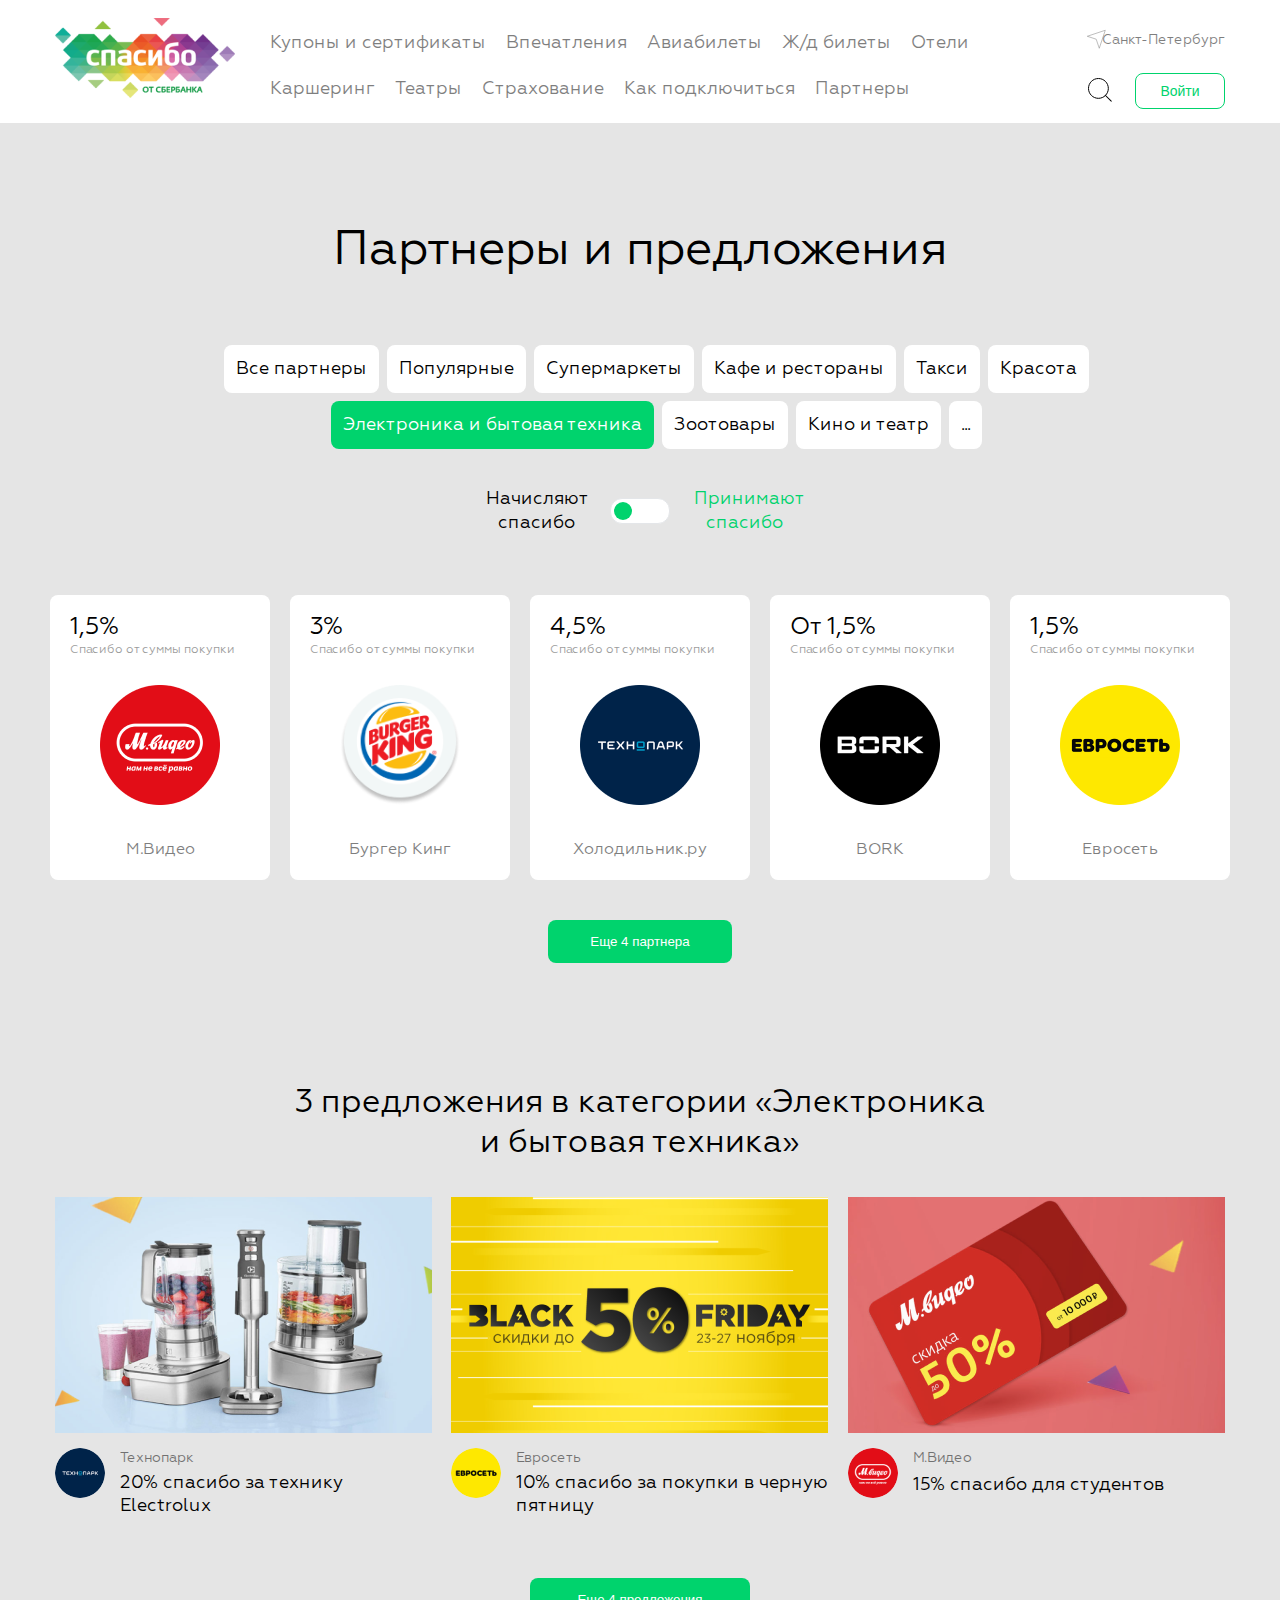
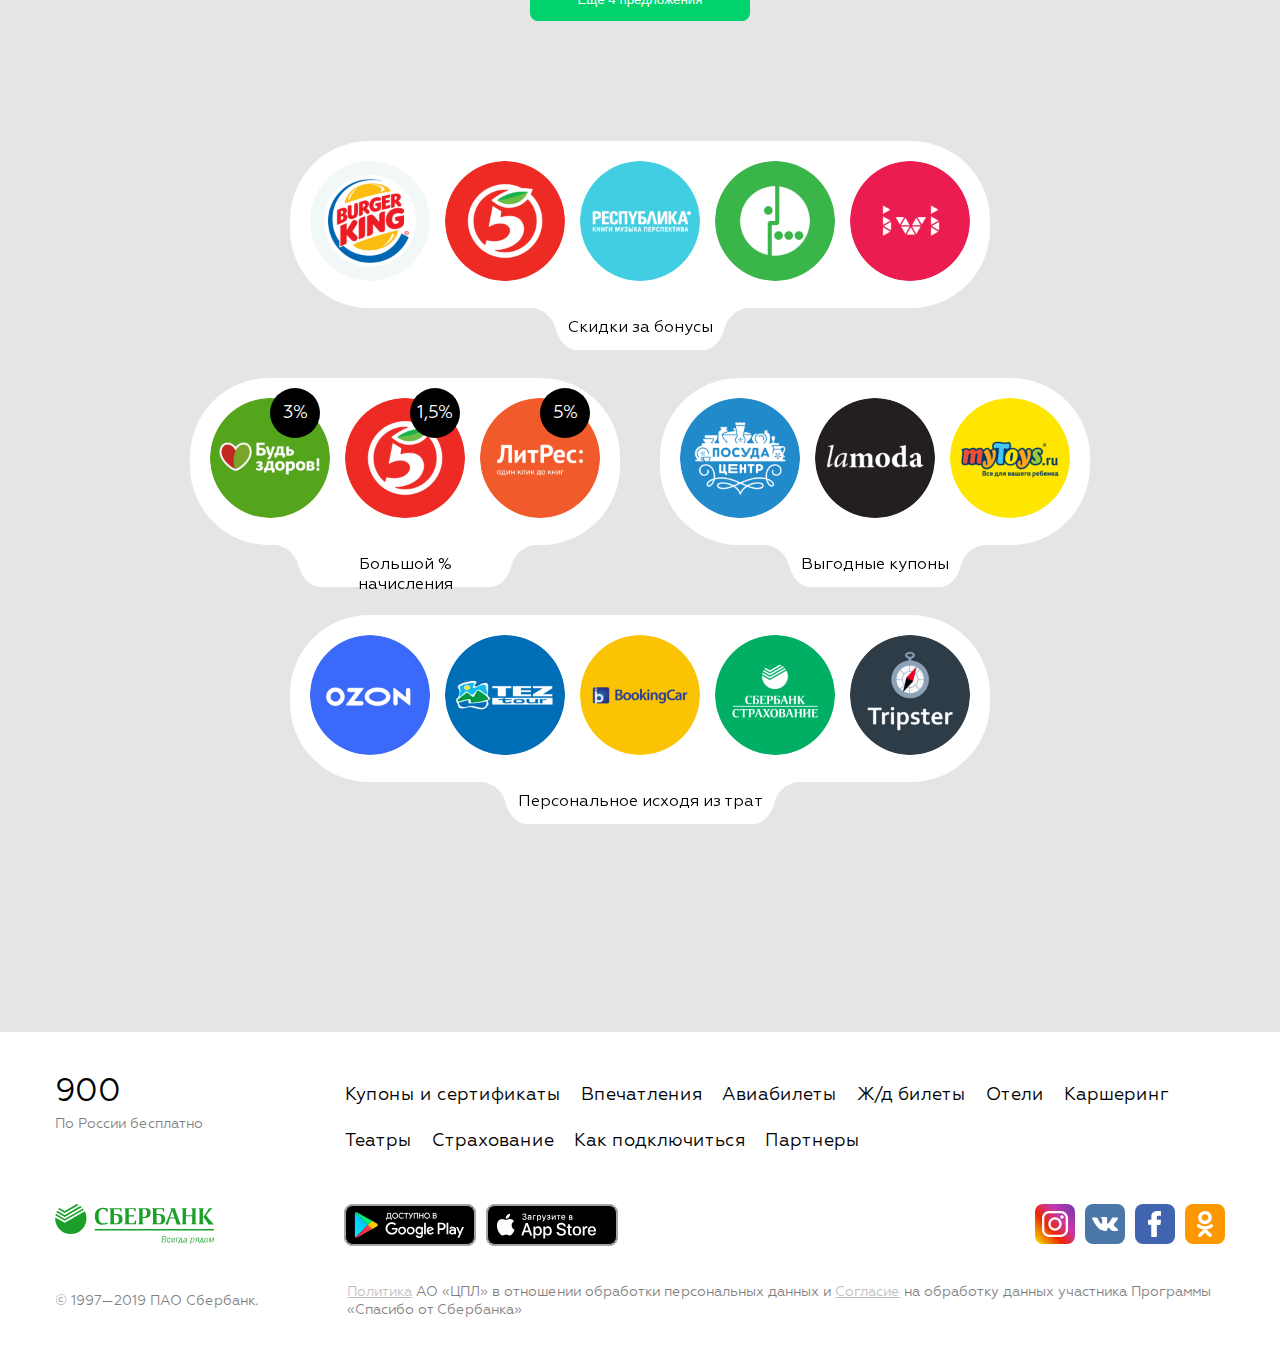
==== index.html @ ab197eb6 "desctop" ====
<!DOCTYPE html>
<html lang="en">
<head>
    <meta charset="UTF-8">
    <meta name="viewport" content="width=device-width, initial-scale=1.0">
    <link rel="stylesheet" href="style.css">
    <title>Garpix</title>
</head>
<body>
    <header class="header">
        <div class="header-container container">
            <div class="header-logo">
                <a class="header-link" href="#">
                    <img class="logo" src="./img/logo_x2 1.png" alt="Логотип компании">
                </a>
            </div>
            <nav class="header-menu">
                <ul class="menu__list">
                    <li class="menu__item">
                        <a class="menu__link" href="#">Купоны и сертификаты</a>
                    </li>
                    <li class="menu__item">
                        <a class="menu__link" href="#">Впечатления</a>
                    </li>
                    <li class="menu__item">
                        <a class="menu__link" href="#">Авиабилеты</a>
                    </li>
                    <li class="menu__item">
                        <a class="menu__link" href="#">Ж/д билеты</a>
                    </li>
                    <li class="menu__item">
                        <a class="menu__link" href="#">Отели</a>
                    </li>
                    <li class="menu__item">
                        <a class="menu__link" href="#">Каршеринг</a>
                    </li>
                    <li class="menu__item">
                        <a class="menu__link" href="#">Театры</a>
                    </li>
                    <li class="menu__item">
                        <a class="menu__link" href="#">Страхование</a>
                    </li>
                    <li class="menu__item">
                        <a class="menu__link" href="#">Как подключиться</a>
                    </li>
                    <li class="menu__item">
                        <a class="menu__link" href="#">Партнеры</a>
                    </li>
                </ul>
            </nav>
            <form class="header-form">
                <div class="form-location">
                    <span class="location__name">Санкт-Петербург</span>
                </div>
                <div class="form-search">
                    <img class="search__img" src="./img/Group 87.svg" alt="Поиск">
                    <input class="form-search__input" type="text" placeholder="Поиск">
                </div>
                <div class="form-button">
                    <button class="button">Войти</button>
                </div>
            </form>
        </div>
    </header>
    <section class="offers">
        <div class="offers-container container">
            <h1 class="offers__title">Партнеры и предложения</h1>
            <ul class="offers__list">
                <li class="offers__item">Все партнеры</li>
                <li class="offers__item">Популярные</li>
                <li class="offers__item">Супермаркеты</li>
                <li class="offers__item">Кафе и рестораны</li>
                <li class="offers__item">Такси</li>
                <li class="offers__item">Красота</li>
                <li class="offers__item offers__item--active">Электроника и бытовая техника</li>
                <li class="offers__item">Зоотовары</li>
                <li class="offers__item">Кино и театр</li>
                <li class="offers__item">...</li>
            </ul>
            <div class="offers-option">
                <input id="checkbox" type="checkbox">
                <label class="option__label" for="checkbox"></label>
                <span class="option__text option__text--black">Начисляют спасибо</span>
                <span class="option__text">Принимают спасибо</span>
            </div>
            <div class="offers-cart">
                <div class="cart__item">
                    <span class="cart__persent">1,5%</span>
                    <span class="cart__text">Спасибо от суммы покупки</span>
                    <img class="cart__img" src="./img/cart1.png" alt="Логотип партнера">
                    <span class="cart__name">М.Видео</span>
                </div>
                <div class="cart__item">
                    <span class="cart__persent">3%</span>
                    <span class="cart__text">Спасибо от суммы покупки</span>
                    <img class="cart__img" src="./img/cart2.png" alt="Логотип партнера">
                    <span class="cart__name">Бургер Кинг</span>
                </div>
                <div class="cart__item">
                    <span class="cart__persent">4,5%</span>
                    <span class="cart__text">Спасибо от суммы покупки</span>
                    <img class="cart__img" src="./img/cart3.png" alt="Логотип партнера">
                    <span class="cart__name">Холодильник.ру</span>
                </div>
                <div class="cart__item">
                    <span class="cart__persent">От 1,5%</span>
                    <span class="cart__text">Спасибо от суммы покупки</span>
                    <img class="cart__img" src="./img/cart4.png" alt="Логотип партнера">
                    <span class="cart__name">BORK</span>
                </div>
                <div class="cart__item">
                    <span class="cart__persent">1,5%</span>
                    <span class="cart__text">Спасибо от суммы покупки</span>
                    <img class="cart__img" src="./img/cart5.png" alt="Логотип партнера">
                    <span class="cart__name">Евросеть</span>
                </div>
            </div>
            <button class="offers__button btn">Еще 4 партнера</button>
            <div class="offers-more">
                <h2 class="more__title">3 предложения в категории «Электроника и бытовая техника»</h2>
                <div class="wrapper">
                    <div class="more__item">
                        <img class="item__img" src="./img/технопарк.png" alt="Предложение">
                        <div class="item-wrap">
                            <img class="item__company" src="./img/partner-small1.png" alt="Компания предложения">
                            <div class="item__desc">
                                <span class="desc__name">Технопарк</span>
                                <span class="desc__bonus">20% спасибо за технику Electrolux</span>
                            </div>
                        </div>
                    </div>
                    <div class="more__item">
                        <img class="item__img" src="./img/евросеть.png" alt="Предложение">
                        <div class="item-wrap">
                            <img class="item__company" src="./img/partner-small2.png" alt="Компания предложения">
                            <div class="item__desc">
                                <span class="desc__name">Евросеть</span>
                                <span class="desc__bonus">10% спасибо за покупки в черную пятницу</span>
                            </div>
                        </div>
                    </div>
                    <div class="more__item">
                        <img class="item__img" src="./img/мвидео.png" alt="Предложение">
                        <div class="item-wrap">
                            <img class="item__company" src="./img/partner-small3.png" alt="Компания предложения">
                            <div class="item__desc">
                                <span class="desc__name">М.Видео</span>
                                <span class="desc__bonus">15% спасибо для студентов</span>
                            </div>
                        </div>
                    </div>                    
                </div>
                <button class="more__button btn">Еще 4 предложения</button>
            </div>            
            <div class="category">
                <div class="category-group">
                    <img class="category-group__img" src="./img/discount1.png" alt="Логотип компании">
                    <img class="category-group__img" src="./img/discount2.png" alt="Логотип компании">
                    <img class="category-group__img" src="./img/discount3.png" alt="Логотип компании">
                    <img class="category-group__img" src="./img/discount4.png" alt="Логотип компании">
                    <img class="category-group__img" src="./img/discount5.png" alt="Логотип компании">
                    <span class="category-group__text">Скидки за бонусы</span>
                </div>
                <div class="block-wrap">
                    <div class="category-group margin">
                        <img class="category-group__img" src="./img/discount6.png" alt="Логотип компании">
                        <span class="category-group__persent first">3%</span>
                        <img class="category-group__img" src="./img/discount2.png" alt="Логотип компании">
                        <span class="category-group__persent second">1,5%</span>
                        <img class="category-group__img" src="./img/discount7.png" alt="Логотип компании">
                        <span class="category-group__persent third">5%</span>
                        <span class="category-group__text">Большой % начисления</span>
                    </div>                    
                    <div class="category-group">
                        <img class="category-group__img" src="./img/discount8.png" alt="Логотип компании">
                        <img class="category-group__img" src="./img/discount9.png" alt="Логотип компании">
                        <img class="category-group__img" src="./img/discount10.png" alt="Логотип компании">
                        <span class="category-group__text">Выгодные купоны</span>
                    </div>
                </div>
                <div class="category-group">
                    <img class="category-group__img" src="./img/discount11.png" alt="">
                    <img class="category-group__img" src="./img/discount12.png" alt="">
                    <img class="category-group__img" src="./img/discount13.png" alt="">
                    <img class="category-group__img" src="./img/discount14.png" alt="">
                    <img class="category-group__img" src="./img/discount15.png" alt="">
                    <span class="category-group__text">Персональное исходя из трат</span>
                </div>                
            </div>
        </div>
    </section>
    <footer class="footer">
        <div class="footer-container container">
            <div class="footer-nav">
                <div class="nav-elements">
                    <a class="elements__phone" href="tel:900">900</a>
                    <span class="elements__text">По России бесплатно</span>
                </div>
                <nav class="footer-menu">
                    <ul class="menu__list">
                        <li class="menu__item">
                            <a class="menu__link" href="#">Купоны и сертификаты</a>
                        </li>
                        <li class="menu__item">
                            <a class="menu__link" href="#">Впечатления</a>
                        </li>
                        <li class="menu__item">
                            <a class="menu__link" href="#">Авиабилеты</a>
                        </li>
                        <li class="menu__item">
                            <a class="menu__link" href="#">Ж/д билеты</a>
                        </li>
                        <li class="menu__item">
                            <a class="menu__link" href="#">Отели</a>
                        </li>
                        <li class="menu__item">
                            <a class="menu__link" href="#">Каршеринг</a>
                        </li>
                        <li class="menu__item">
                            <a class="menu__link" href="#">Театры</a>
                        </li>
                        <li class="menu__item">
                            <a class="menu__link" href="#">Страхование</a>
                        </li>
                        <li class="menu__item">
                            <a class="menu__link" href="#">Как подключиться</a>
                        </li>
                        <li class="menu__item">
                            <a class="menu__link" href="#">Партнеры</a>
                        </li>
                    </ul>
                </nav>
            </div>
            <div class="footer-link">
                <a class="link__site" href="https://www.sberbank.ru/">
                    <img src="./img/sberlogo.svg" alt="Сайт сбербанка">
                </a>
                <a class="link__mobail-android" href="#">
                    <img class="link__img-android" src="./img/google-play.svg" alt="Google play">
                </a>
                <a class="link__mobail-ios" href="#">
                    <img class="link__img-ios" src="./img/app-store.svg" alt="App store">
                </a>
                <div class="link-social">
                    <a class="social__ok" href="#">
                        <img class="social__ok-img" src="./img/ok.svg" alt="Одноклассники">
                    </a>
                    <a class="social__fb" href="#">
                        <img class="social__fb-img" src="./img/fb.svg" alt="Фейсбук">
                    </a>
                    <a class="social__vk" href="#">
                        <img class="social__vk-img" src="./img/vk.svg" alt="Вконтакте">
                    </a>
                    <a class="social__inst" href="#">
                        <img class="social__inst-img" src="./img/inst.svg" alt="Инстаграм">
                    </a>
                </div>
            </div>
            <div class="info">
                <span class="info__date">&copy; 1997—2019 ПАО Сбербанк.</span>
                <p class="info__desc"><a class="info__link" href="#">Политика</a> АО «ЦПЛ» в отношении обработки персональных данных и <a class="info__link" href="#">Согласие</a> на обработку данных участника Программы «Спасибо от Сбербанка»</p>
            </div>
        </div>
    </footer>
    <script src="./script.js"></script>
</body>
</html>
---- style.css ----
* {
    box-sizing: border-box;
}
@font-face {
    font-family: 'Geometria';
    font-style: normal;
    font-weight: 300;
    src: url(./fonts/Geometria.woff) format('woff');
}

body {
    margin: 0;
    background-color: #e5e5e5;
    font-family: Geometria;
    font-style: normal;
    font-size: 18px;
}

.header {
    background-color: #FFF;
}
.container {
    max-width: 1170px;
    margin: 0 auto;    
}
.header-container {
    display: flex;
    justify-content: space-between;
}
.header-logo {
    margin-right: 35px;
}
.logo {
    padding: 18px 0 18px 0;
}


.header-menu {
    margin-top: 20px;
}
.menu__list {
    display: flex;
    flex-wrap: wrap;
    list-style: none;
    margin: 0;
    padding: 0;
}
.menu__item {
    padding-right: 20px;
}
.menu__link {
    text-decoration: none;
    color: #000000;
    opacity: 0.5;
    line-height: 46px;
    transition: .3s;
    position: relative;
}
.menu__link:hover {
    opacity: 1;
}
.menu__link::before {
    content: '';
    position: absolute;
    width: 100%;
    height: 1px;
    background-color: #000;
    opacity: 0;
    bottom: 0;
    transition: .3s;
}
.menu__link:hover.menu__link::before {
    opacity: .3;
}



.header-form {
    display: flex;
    flex-wrap: wrap;
    justify-content: flex-end;
    padding-top: 22px;
}
.form-location {
    width: 100%;
}
.location__name {
    display: block;
    color: #000000;
    opacity: .5;
    font-size: 14px;
    line-height: 36px;
    position: relative;
    text-align: right;
    transition: .3s;
    cursor: pointer;
}
.location__name::before {
    content: url(./img/geo.svg);
    position: absolute;
    left: 10px;
    top: 5px;
}
.location__name:hover {
    opacity: 1;
}
.form-search {
    padding-top: 5px;
}
.search__img {
    cursor: pointer;
}
.form-search__input {
    display: none;
}
.button {
    display: block;
    font-size: 14px;
    line-height: 24px;
    color: #00D36D;
    border: 1px solid #00D36D;
    background-color: inherit;
    border-radius: 8px;
    width: 90px;
    height: 36px;
    margin-left: 23px;
    cursor: pointer;
    transition: .2s;
}
.button:hover {
    color: #fff;
    background-color: #00D36D;
}


.offers-container {
    margin-top: 70px;
    display: flex;
    flex-direction: column;
    align-items: center;
}
.offers__title {
    font-weight: 500;
    font-size: 48px;
    line-height: 52px;
    margin-bottom: 50px;
}
.offers__list {
    display: flex;
    flex-wrap: wrap;
    justify-content: center;
    list-style: none;
    margin-bottom: 30px;
}
.offers__item {
    background-color: #fff;
    border-radius: 8px;
    margin-right: 8px;
    margin-bottom: 8px;
    padding: 12px;
    cursor: pointer;
    line-height: 24px;   
    transition: .2s; 
}
.offers__item:hover {
    background-color: #00D36D;
    color: #fff;
}
.offers__item--active {
    background-color: #00D36D;
    color: #fff;
}


.offers-option {
    display: flex;
    align-items: center;
    margin-bottom: 60px;
}
.option__text {
    order: 2;
    max-width: 100px;
    text-align: center;
    line-height: 24px;
    color: #00D36D;
    transition: .2s;
}
.option__text--black {
    order: 0;
    color: #000;
}
.option__label {
    order: 1;
    margin: 0 24px 0 24px;
    position: relative;
    cursor: pointer;
}
.option__label::before {
    content: '';
    display: block;
    position: absolute;
    background-color: #00D36D;
    border-radius: 50%;
    width: 18px;
    height: 18px;
    top: 4px;
    left: 4px;
    transition: .3s;
}
.option__label::after {
    content: '';
    display: block;
    background-color: #fff;
    border: 1px solid #E4E6E9;
    border-radius: 12px;
    width: 58px;
    height: 24px;
}
#checkbox {
    display: none;
}
#checkbox:checked + .option__label::before {
    left: 38px;
}
#checkbox:checked ~ .option__text {
    color: #000;
}
#checkbox:checked ~ .option__text--black {
    color: #00D36D;
}

.offers-cart {
    display: flex;
    margin-bottom: 40px;
}
.cart__item {
    display: flex;
    flex-direction: column;
    min-width: 220px;
    background: #FFFFFF;
    border-radius: 8px;
    cursor: pointer;
    transition: .2s;
}
.cart__item:not(:last-child) {
    margin-right: 20px;
}
.cart__persent {
    font-weight: 500;
    font-size: 24px;
    line-height: 24px;
    margin: 20px 0 4px 20px;
}
.cart__text {
    font-size: 12px;
    line-height: 15px;
    opacity: 0.4;
    margin-bottom: 27px;
    margin: 0 0 27px 20px;
}
.cart__img {
    margin-bottom: 35px;
    width: 120px;
    height: 120px;
    margin: 0 auto 35px auto;
}
.cart__name {
    font-weight: 500;
    font-size: 16px;
    line-height: 20px;
    opacity: 0.5;
    width: 100%;
    text-align: center;
    margin-bottom: 20px;
}
.btn {
    background-color: #00D36D;
    border: 0;
    line-height: 23px;
    color: #fff;
    border-radius: 8px;
    padding: 10px 20px;
    cursor: pointer;
    transition: .3s;
}
.btn:hover {
    background-color: #fff;
    color: #00D36D;
    border: 1px solid #00D36D;
}
.offers__button {    
    min-width: 184px;    
    margin-bottom: 120px;
}


.offers-more {
    margin-bottom: 120px;
    display: flex;
    flex-direction: column;
    justify-content: center;
    align-items: center;
}
.more__title {
    width: 715px;
    font-weight: 500;
    font-size: 32px;
    line-height: 40px;
    text-align: center;
    margin: 0 auto 34px auto;
}
.wrapper {
    display: flex;
    margin-bottom: 60px;
}
.more__item {
    cursor: pointer;
    transition: .2s;
}
.more__item:hover, .category-group:hover, .category-group__img:hover, .cart__item:hover {
    box-shadow: -1px -12px 33px -27px rgba(0,0,0,0.75);
}
.more__item:not(:last-child) {
    margin-right: 19px;
}
.item__img {
    margin-bottom: 8px;
}
.item-wrap {
    display: flex;
}
.item__desc {
    display: flex;
    flex-wrap: wrap;
    margin-left: 15px;
}
.item__company {
    width: 50px;
    height: 50px;
    border-radius: 50%;
    display: block;
}
.desc__name {
    font-size: 14px;
    line-height: 20px;
    opacity: .5;
    margin-bottom: 4px;
    padding-right: 10px;
}
.more__button {
    width: 220px;    
}



.category {
    margin-bottom: 180px;
    display: flex;
    flex-direction: column;
    justify-content: center;
    align-items: center;
}
.block-wrap {
    display: flex;
}
.category-group {
    background: #fff;
    border-radius: 79px;
    max-width: 700px;
    position: relative;
    padding: 0 15px 0 15px;
    margin-bottom: 70px;
    transition: .2s;
    cursor: pointer;
}
.category-group__text {
    position: absolute;
    bottom: -42px;
    z-index: 2;
    font-weight: 500;
    font-size: 16px;
    line-height: 20px;
    background-color: #fff;
    border-radius: 0px 0px 30px 30px;
    left: 50%;
    transform: translateX(-50%);
    height: 42px;
    max-width: 330px;
    text-align: center;
    padding: 10px 13px;
}
.category-group__text::before {
    content: url(./img/Path\ 6.png);
    position: absolute;
    top: 0;
    left: -21px;
    z-index: -1;
}
.category-group__text::after {
    content: url(./img/Path\ 6.png);
    position: absolute;
    top: 0;
    right: -21px;
    transform: rotateY(180deg);
    z-index: -1;
}
.category-group__img {
    width: 120px;
    height: 120px;
    margin: 20px 5px;
    border-radius: 50%;
    position: relative;
}
.category-group__persent {
    position: absolute;
    line-height: 50px;
    width: 50px;
    height: 50px;
    border-radius: 50%;
    background-color: #000;
    color: #fff;
    text-align: center;
    top: 10px;
    z-index: 2;
}
.first {
    left: 80px;
}
.second {
    left: 220px;
}
.third {
    right: 30px;
}
.margin {
    margin-right: 40px;
}



.footer {
    background: #FFFFFF;
    height: auto;
}
.footer-nav {
    display: flex;
    padding: 40px 0 40px 0;
}
.footer-menu {
    margin-left: 130px;
}
.footer-menu a {
    opacity: 1;
}
.footer-menu a:hover {
    opacity: .6;
}
.nav-elements {
    width: 250px;
}
.elements__phone {
    font-weight: 500;
    font-size: 32px;
    line-height: 40px;
    display: block;
    width: 100%;
    text-decoration: none;
}
.elements__text {
    font-size: 14px;
    line-height: 18px;
    opacity: .5;
}
.footer-link {
    padding-bottom: 30px;
    display: flex;
}
.link__mobail-android {
    margin: 0 10px 0 130px;
}
.link__img-android, .link__img-ios, .social__ok-img, .social__fb-img, .social__vk-img, .social__inst-img {
    border-radius: 8px;    
}
.link__img-android, .link__img-ios {
    border: 1px solid #A6A6A6;
}
.link-social {
    width: 100%;
}
.social__ok-img, .social__fb-img, .social__vk-img, .social__inst-img {
    float: right;
    margin-left: 10px;
}

.info {
    display: flex;
    align-items: center;
}
.info__date {
    font-size: 14px;
    line-height: 18px;
    opacity: .5;
    width: 300px;
    margin-bottom: 40px;
}
.info__desc, .info__link {
    font-size: 14px;
    line-height: 18px;
    opacity: .5;
}
.info__desc {
    margin-left: 150px;
    margin-bottom: 40px;
    margin: 0 0 40px 40px;
}
.elements__phone, .info__link {
    color: #000;
}
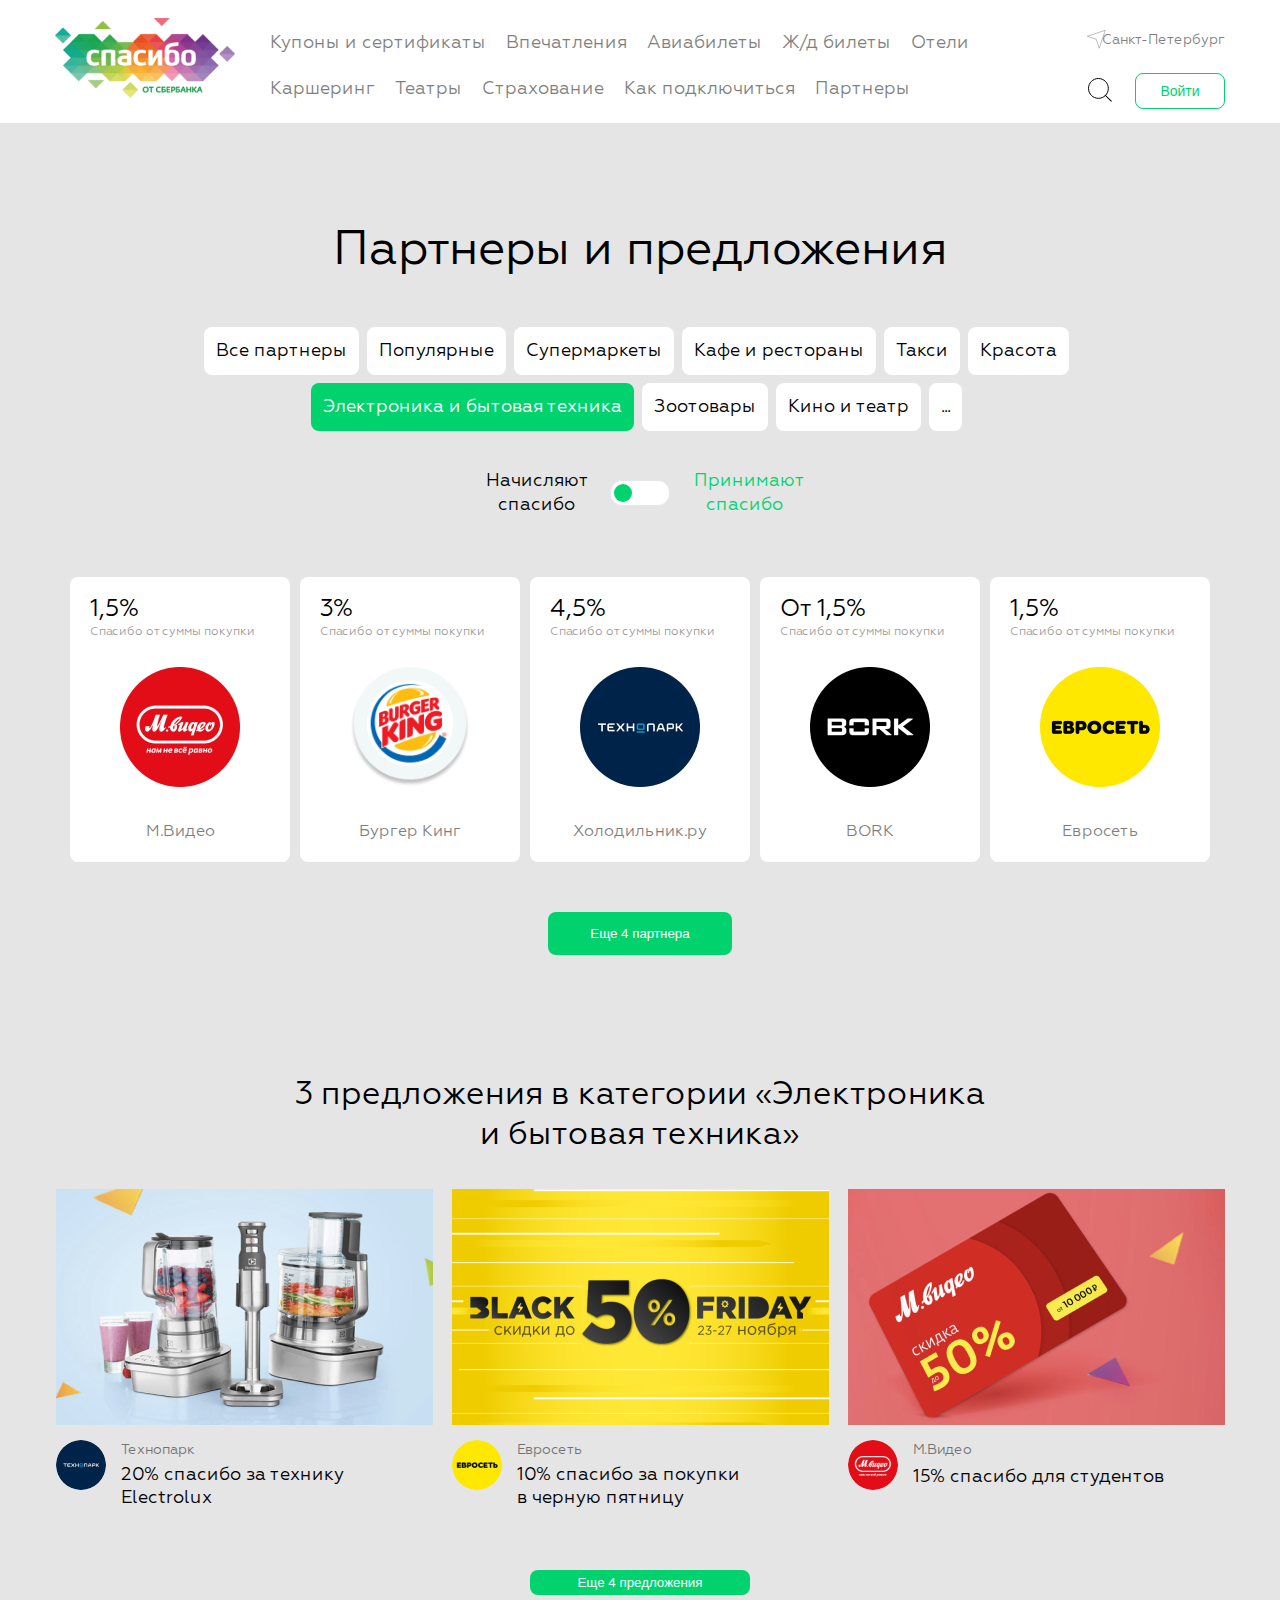
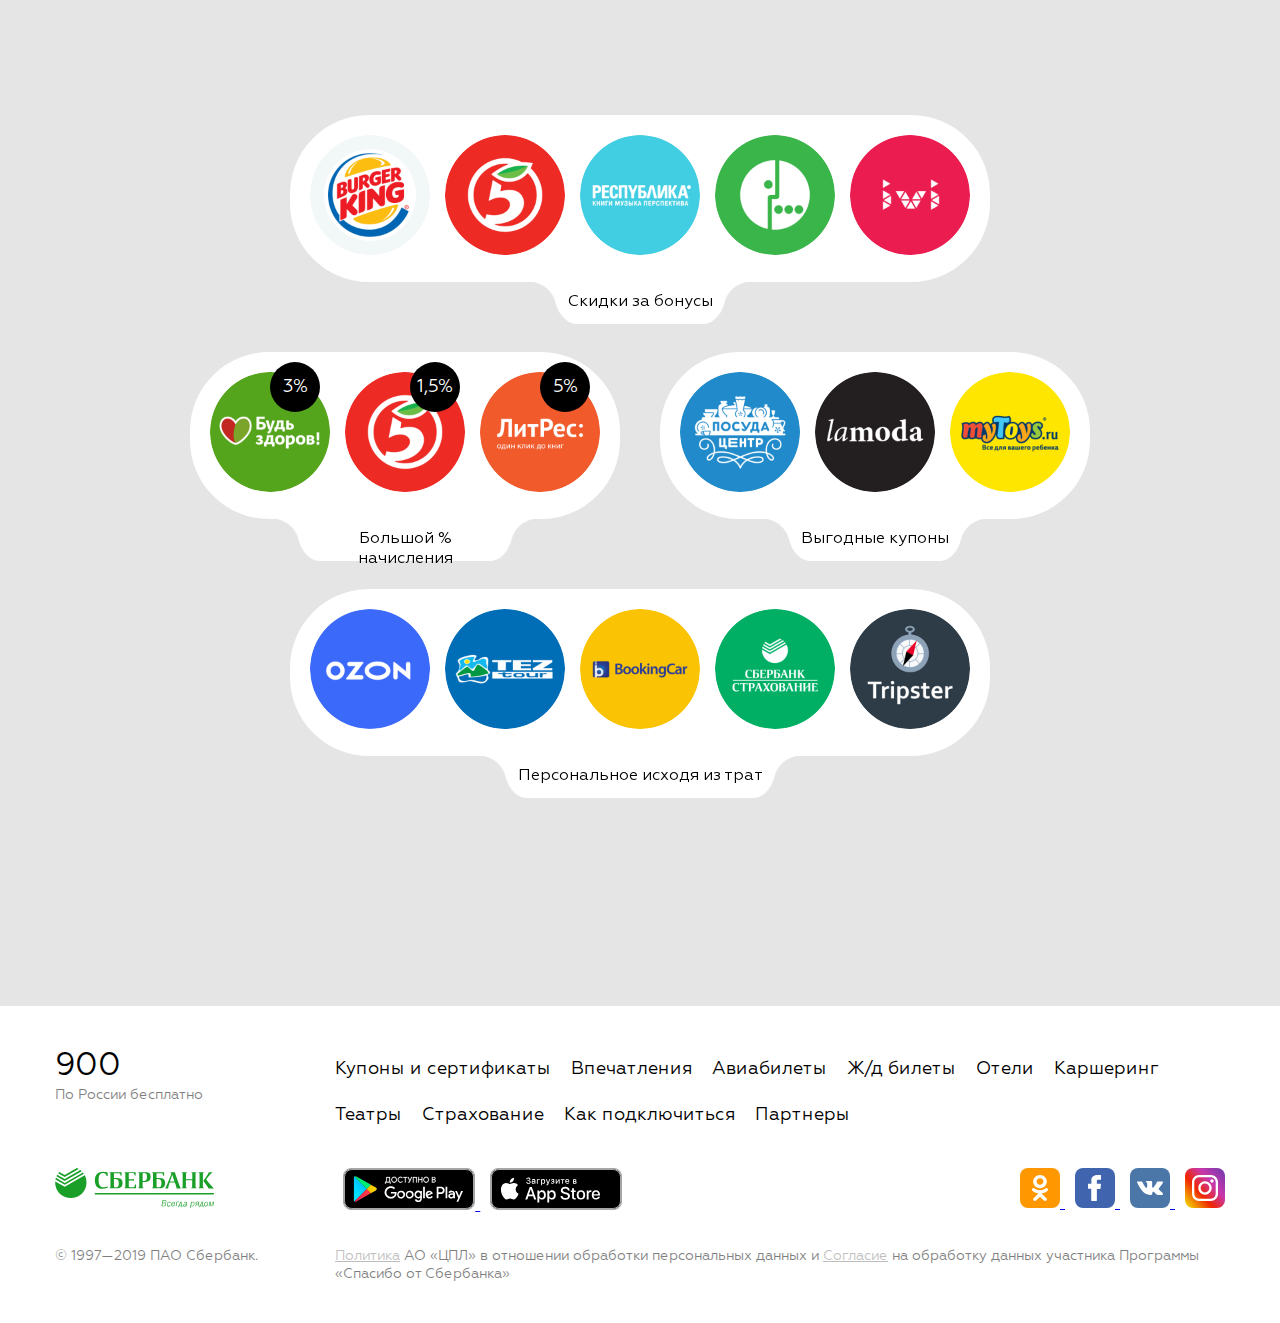
==== commit 67e6866d: "mobail" ====
--- a/index.html
+++ b/index.html
@@ -11,7 +11,7 @@
         <div class="header-container container">
             <div class="header-logo">
                 <a class="header-link" href="#">
-                    <img class="logo" src="./img/logo_x2 1.png" alt="Логотип компании">
+                    <img class="logo" src="./img/logo_x2.png" alt="Логотип компании">
                 </a>
             </div>
             <nav class="header-menu">
@@ -48,16 +48,25 @@
                     </li>
                 </ul>
             </nav>
+            <div class="header-mobail">
+                <span class="mobail__line"></span>
+            </div>
             <form class="header-form">
                 <div class="form-location">
                     <span class="location__name">Санкт-Петербург</span>
                 </div>
+                <div class="header-modal">
+                    <span>Ваш город - <span class="text">Санкт-Петербург?</span></span>
+                    <div class="modal-button">
+                        <button class="button__agree btn">Да</button>
+                        <button class="button__change button">Сменить город</button>
+                    </div>
+                </div>
                 <div class="form-search">
-                    <img class="search__img" src="./img/Group 87.svg" alt="Поиск">
-                    <input class="form-search__input" type="text" placeholder="Поиск">
+                    <img class="search__img" src="./img/Group87.svg" alt="Поиск">
                 </div>
                 <div class="form-button">
-                    <button class="button">Войти</button>
+                    <button class="button__enter button">Войти</button>
                 </div>
             </form>
         </div>
@@ -189,15 +198,16 @@
             </div>
         </div>
     </section>
+
     <footer class="footer">
         <div class="footer-container container">
             <div class="footer-nav">
-                <div class="nav-elements">
-                    <a class="elements__phone" href="tel:900">900</a>
-                    <span class="elements__text">По России бесплатно</span>
+                <div class="footer-phone">
+                    <a class="phone__number" href="tel:900">900</a>
+                    <span class="phone__info">По России бесплатно</span>
                 </div>
                 <nav class="footer-menu">
-                    <ul class="menu__list">
+                    <ul class="footer-menu__list">
                         <li class="menu__item">
                             <a class="menu__link" href="#">Купоны и сертификаты</a>
                         </li>
@@ -232,36 +242,48 @@
                 </nav>
             </div>
             <div class="footer-link">
-                <a class="link__site" href="https://www.sberbank.ru/">
-                    <img src="./img/sberlogo.svg" alt="Сайт сбербанка">
+                <a class="link__logo" href="https://www.sberbank.ru/">
+                    <img src="./img/sberlogo.svg" alt="Сбербанк логотип">
                 </a>
-                <a class="link__mobail-android" href="#">
-                    <img class="link__img-android" src="./img/google-play.svg" alt="Google play">
-                </a>
-                <a class="link__mobail-ios" href="#">
-                    <img class="link__img-ios" src="./img/app-store.svg" alt="App store">
-                </a>
-                <div class="link-social">
-                    <a class="social__ok" href="#">
-                        <img class="social__ok-img" src="./img/ok.svg" alt="Одноклассники">
-                    </a>
-                    <a class="social__fb" href="#">
-                        <img class="social__fb-img" src="./img/fb.svg" alt="Фейсбук">
-                    </a>
-                    <a class="social__vk" href="#">
-                        <img class="social__vk-img" src="./img/vk.svg" alt="Вконтакте">
-                    </a>
-                    <a class="social__inst" href="#">
-                        <img class="social__inst-img" src="./img/inst.svg" alt="Инстаграм">
-                    </a>
-                </div>
-            </div>
-            <div class="info">
+                <div class="footer-app">
+                    <div class="wrap-app">
+                        <a class="app__link-android" href="#">
+                            <img class="link__img" src="./img/google-play.svg" alt="Google play">
+                        </a>
+                        <a class="app__link-ios" href="#">
+                            <img class="link__img" src="./img/app-store.svg" alt="App store">
+                        </a>
+                    </div>
+                    <div class="wrap-link">
+                        <a class="link__social" href="#">
+                            <img class="social__img" src="./img/ok.svg" alt="Одноклассники">
+                        </a>
+                        <a class="link__social" href="#">
+                            <img class="social__img" src="./img/fb.svg" alt="Фейсбук">
+                        </a>
+                        <a class="link__social" href="#">
+                            <img class="social__img" src="./img/vk.svg" alt="Вконтакте">
+                        </a>
+                        <a class="link__social" href="#">
+                            <img class="social__img" src="./img/inst.svg" alt="Инстаграм">
+                        </a>
+                    </div>
+                </div>
+
+            </div>
+            <div class="footer-info">
                 <span class="info__date">&copy; 1997—2019 ПАО Сбербанк.</span>
-                <p class="info__desc"><a class="info__link" href="#">Политика</a> АО «ЦПЛ» в отношении обработки персональных данных и <a class="info__link" href="#">Согласие</a> на обработку данных участника Программы «Спасибо от Сбербанка»</p>
+                <p class="info__text"><a class="link" href="#">Политика</a> АО «ЦПЛ» в отношении обработки персональных данных и <a class="link" href="#">Согласие</a> на обработку данных участника Программы «Спасибо от Сбербанка»</p>
             </div>
         </div>
     </footer>
+
+    <div class="modal">
+        <div class="modal-item">        
+            <input class="item__input" type="text" placeholder="Поиск">
+            <input class="item__button" type="button" value=" ">
+        </div>
+    </div>
     <script src="./script.js"></script>
 </body>
 </html>--- a/style.css
+++ b/style.css
@@ -11,7 +11,7 @@
 body {
     margin: 0;
     background-color: #e5e5e5;
-    font-family: Geometria;
+    font-family: 'Geometria';
     font-style: normal;
     font-size: 18px;
 }
@@ -75,6 +75,10 @@
 
 
 
+.header-mobail {
+    display: none;
+}
+
 .header-form {
     display: flex;
     flex-wrap: wrap;
@@ -83,6 +87,46 @@
 }
 .form-location {
     width: 100%;
+    position: relative;
+}
+.header-modal {
+    background-color: #fff;
+    position: absolute;
+    top: 60px;
+    right: 90px;
+    padding: 20px;
+    border-radius: 8px;
+    box-shadow: 0px 1px 34px -15px rgba(0,0,0,0.75);
+    display: none;
+}
+.header-modal.active {
+    display: block;
+}
+.header-modal::after {
+    content: ''; 
+    position: absolute;
+    right: 20px;
+    top: -15px;
+    border: 8px solid transparent; 
+    border-bottom: 8px solid #fff;
+    box-shadow: 0px 1px 34px -21px rgba(0,0,0,0.75);
+}
+.text {
+    font-weight: 700;
+}
+.modal-button {
+    display: flex;
+    justify-content: space-between;
+    margin-top: 10px;
+}
+.button__change {
+    background-color: #fff;
+    width: 150px;
+    margin-left: 15px;
+}
+.button__agree, .button__change {    
+    height: 36px;
+    font-size: 16px;
 }
 .location__name {
     display: block;
@@ -90,10 +134,10 @@
     opacity: .5;
     font-size: 14px;
     line-height: 36px;
-    position: relative;
     text-align: right;
     transition: .3s;
     cursor: pointer;
+    position: relative;
 }
 .location__name::before {
     content: url(./img/geo.svg);
@@ -104,14 +148,13 @@
 .location__name:hover {
     opacity: 1;
 }
+
+
 .form-search {
     padding-top: 5px;
 }
 .search__img {
     cursor: pointer;
-}
-.form-search__input {
-    display: none;
 }
 .button {
     display: block;
@@ -121,9 +164,6 @@
     border: 1px solid #00D36D;
     background-color: inherit;
     border-radius: 8px;
-    width: 90px;
-    height: 36px;
-    margin-left: 23px;
     cursor: pointer;
     transition: .2s;
 }
@@ -131,6 +171,16 @@
     color: #fff;
     background-color: #00D36D;
 }
+.button__enter {    
+    width: 90px;
+    height: 36px;    
+    margin-left: 23px;
+}
+.button__agree {
+    width: 100px;
+}
+
+
 
 
 .offers-container {
@@ -150,7 +200,8 @@
     flex-wrap: wrap;
     justify-content: center;
     list-style: none;
-    margin-bottom: 30px;
+    margin: 0 10px 30px 10px;
+    padding: 0;
 }
 .offers__item {
     background-color: #fff;
@@ -231,6 +282,8 @@
 
 .offers-cart {
     display: flex;
+    flex-wrap: wrap;
+    justify-content: center;
     margin-bottom: 40px;
 }
 .cart__item {
@@ -241,9 +294,10 @@
     border-radius: 8px;
     cursor: pointer;
     transition: .2s;
+    margin-bottom: 10px;
 }
 .cart__item:not(:last-child) {
-    margin-right: 20px;
+    margin-right: 10px;
 }
 .cart__persent {
     font-weight: 500;
@@ -279,9 +333,11 @@
     line-height: 23px;
     color: #fff;
     border-radius: 8px;
-    padding: 10px 20px;
     cursor: pointer;
     transition: .3s;
+}
+.offers__button {    
+    padding: 10px 20px;
 }
 .btn:hover {
     background-color: #fff;
@@ -302,7 +358,7 @@
     align-items: center;
 }
 .more__title {
-    width: 715px;
+    max-width: 715px;
     font-weight: 500;
     font-size: 32px;
     line-height: 40px;
@@ -311,13 +367,15 @@
 }
 .wrapper {
     display: flex;
+    flex-wrap: wrap;
+    justify-content: center;
     margin-bottom: 60px;
 }
 .more__item {
     cursor: pointer;
     transition: .2s;
 }
-.more__item:hover, .category-group:hover, .category-group__img:hover, .cart__item:hover {
+.category-group:hover, .category-group__img:hover, .cart__item:hover {
     box-shadow: -1px -12px 33px -27px rgba(0,0,0,0.75);
 }
 .more__item:not(:last-child) {
@@ -328,6 +386,7 @@
 }
 .item-wrap {
     display: flex;
+    width: 370px;
 }
 .item__desc {
     display: flex;
@@ -390,14 +449,14 @@
     padding: 10px 13px;
 }
 .category-group__text::before {
-    content: url(./img/Path\ 6.png);
+    content: url(./img/Path6.png);
     position: absolute;
     top: 0;
     left: -21px;
     z-index: -1;
 }
 .category-group__text::after {
-    content: url(./img/Path\ 6.png);
+    content: url(./img/Path6.png);
     position: absolute;
     top: 0;
     right: -21px;
@@ -438,81 +497,492 @@
 
 
 
+
 .footer {
     background: #FFFFFF;
     height: auto;
 }
 .footer-nav {
     display: flex;
-    padding: 40px 0 40px 0;
-}
-.footer-menu {
-    margin-left: 130px;
-}
-.footer-menu a {
+    justify-content: space-between;
+    padding: 40px 0 30px 0;
+}
+.footer-nav a {
     opacity: 1;
 }
-.footer-menu a:hover {
-    opacity: .6;
-}
-.nav-elements {
-    width: 250px;
-}
-.elements__phone {
+.footer-phone {
+    display: flex;
+    flex-direction: column;
+}
+.phone__number {
+    line-height: 46px;
+    text-decoration: none;
     font-weight: 500;
     font-size: 32px;
     line-height: 40px;
-    display: block;
     width: 100%;
-    text-decoration: none;
-}
-.elements__text {
+    color: #000;
+}
+.phone__info {    
     font-size: 14px;
     line-height: 18px;
     opacity: .5;
 }
+.footer-menu__list {
+    display: flex;
+    flex-wrap: wrap;
+    padding: 0;
+    margin: 0;
+    list-style: none;
+    max-width: 890px;
+}
 .footer-link {
+    display: flex;
+    justify-content: space-between;
     padding-bottom: 30px;
-    display: flex;
-}
-.link__mobail-android {
-    margin: 0 10px 0 130px;
-}
-.link__img-android, .link__img-ios, .social__ok-img, .social__fb-img, .social__vk-img, .social__inst-img {
-    border-radius: 8px;    
-}
-.link__img-android, .link__img-ios {
+}
+.link__logo {
+    flex-grow: 1;
+}
+.footer-app {
+    display: flex;
+    justify-content: space-between;
+    flex-grow: 3;
+}
+.link__img {
     border: 1px solid #A6A6A6;
 }
-.link-social {
-    width: 100%;
-}
-.social__ok-img, .social__fb-img, .social__vk-img, .social__inst-img {
-    float: right;
+.link__social {
     margin-left: 10px;
 }
-
-.info {
-    display: flex;
-    align-items: center;
+.link__img, .social__img {
+    border-radius: 8px;
+}
+.app__link-android {
+    margin-right: 10px;
+}
+.footer-info {
+    display: flex;
+    justify-content: space-between;
+    padding-bottom: 40px;
 }
 .info__date {
+    min-width: 280px;
+}
+.info__date, .info__text, .link {
+    color: #000;
     font-size: 14px;
     line-height: 18px;
     opacity: .5;
+}
+.info__text {
+    margin: 0;
+}
+
+
+
+.modal {
+    height: 100%;
+    width: 100%;
+    top: 0;
+    background-color: rgba(99, 97, 97, 0.6);
+    position: fixed;
+    z-index: 5;
+    display: none;
+}
+.modal-item {
+    position: absolute;
+    right: 150px;
+    top: 47px;
     width: 300px;
-    margin-bottom: 40px;
-}
-.info__desc, .info__link {
-    font-size: 14px;
-    line-height: 18px;
-    opacity: .5;
-}
-.info__desc {
-    margin-left: 150px;
-    margin-bottom: 40px;
-    margin: 0 0 40px 40px;
-}
-.elements__phone, .info__link {
-    color: #000;
+    height: 100px;
+    background-color: #fff;
+    padding-top: 30px;
+    padding-left: 50px;
+}
+.item__input {
+    position: relative;
+    border: 0;
+    border-bottom: 1px solid #e5e5e5;
+    height: 22px;
+    font-size: 14px;    
+}
+.item__button {
+    background: url(./img/Group87.svg);
+    background-repeat: no-repeat;
+    width: 25px;
+    height: 25px;
+    border: 0;
+    position: absolute;
+    border-bottom: 1px solid #e5e5e5;
+    cursor: pointer;
+}
+.modal.active {
+    display: block;
+}
+
+@media (max-width: 1170px) {
+    .location__name::before {
+        left: -10px;
+    }
+    .more__item:not(:last-child) {
+        margin-right: 10px;
+    }
+    .more__item {
+        margin-bottom: 10px;
+    }
+    .header-container, .footer-container {
+        padding: 0 20px 0 20px;
+    }
+    .button__enter {
+        margin-left: 10px;
+    }
+    .footer-menu__list {
+        flex-direction: column;
+    }
+    .footer-menu__list a {
+        font-size: 14px;
+        line-height: 14px;
+    }
+    .footer-menu__list li {
+        padding: 0;
+    }
+    .footer-nav {
+        padding-top: 10px;
+        align-items: center;
+    }
+    .footer-app {
+        flex-grow: 1;
+    }
+    .footer-info {
+        flex-direction: column;
+        justify-content: center;
+        align-items: center;
+    }
+    .info__text {
+        margin-bottom: 10px;
+        text-align: center;
+        order: -1;
+    }    
+    .info__date {
+        text-align: center;
+    }
+    .modal-item {
+        right: 100px;
+    }
+}
+@media (max-width: 1140px) {
+    .location__name::before {
+        left: -10px;
+    }
+}
+@media (max-width: 1110px) {
+    .location__name::before {
+        left: -25px;
+    }
+}
+@media (max-width: 1060px) {
+    .location__name::before {
+        left: -30px;
+        top: 7px;
+    }
+    .header-form {
+        flex-direction: column;
+        align-items: center;
+    }
+    .form-location {
+        width: 70px;
+    }
+    .location__name {
+        line-height: 22px;
+        text-align: center;
+    }
+    .form-search {
+        margin: 7px 0 7px 0;
+    }
+    .form-button {
+        padding-bottom: 10px;
+    }
+    .header-menu {
+        margin-top: 0px;
+    }
+    .button__enter {
+        margin-left: 0;
+    }
+    .modal-item {
+        right: 20px;
+    }
+}
+@media (max-width: 900px) {
+    .category-group__img {
+        width: 100px;
+        height: 100px;
+    }
+    .category-group__text {
+        font-size: 12px;
+    }
+    .block-wrap {
+        flex-wrap: wrap;
+        justify-content: center;
+    }
+    .second {
+        left: 190px;
+    }
+    .third {
+        right: 20px;
+    }
+    .wrapper {
+        margin-bottom: 30px;
+    }    
+    .offers-more {
+        margin-bottom: 90px;
+    }
+}
+@media (max-width: 835px) {
+    .header-modal {
+        right: 30px;
+        top: 95px;
+    }
+}
+@media (max-width: 772px) {
+    .location__name::before {
+        left: -10px;
+        top: -2px;
+    }
+    .header-container {
+        align-items: center;
+    }
+    .menu__list {
+        display: flex;
+        flex-direction: column;
+        justify-content: center;
+        align-items: center;
+    }
+    .header-menu {
+        display: none;
+    }
+    .header-form {
+        flex-direction: row;
+    }
+    .header-modal {
+        right: 330px;
+        top: 80px;
+    }
+    .form-search {
+        margin: 0 20px 0 20px;
+    }
+    .form-location {
+        width: 150px;
+    }
+    .header-mobail {
+        display: block;
+        width: 40px;
+        height: 40px;
+        background-color: inherit;
+        position: relative;
+    }
+    .mobail__line {
+        position: absolute;
+        top: 50%;
+        transform: translateY(-50%);
+        display: block;
+        width: 100%;
+        height: 2px;
+        background-color: #00D36D;
+    }
+    .mobail__line::after, .mobail__line::before {
+        content: '';
+        position: absolute;
+        width: 100%;
+        height: 2px;
+        background-color: #00D36D;        
+        transition: .3s;
+    }
+    .mobail__line::after {
+        transform: translateY(15px);
+    }
+    .mobail__line::before {
+        transform: translateY(-15px);
+    }
+    .active.header-mobail .mobail__line {
+        height: 0;
+    }
+    .active.header-mobail .mobail__line::before {
+        transform: rotate(45deg);
+        transform-origin: center;
+    }
+    .active.header-mobail .mobail__line::after {
+        transform: rotate(-45deg);
+        transform-origin: center;
+    }
+    .header-mobail {
+        order: 2;
+    }
+    .header-form {
+        order: 1;
+        padding-top: 0;
+    }
+    .form-button {
+        padding-bottom: 0;
+    }
+    .active.header-menu {
+        display: block;
+        position: absolute;
+        top: 120px;
+        left: 0;
+        width: 100%;
+        z-index: 2;  
+        background-color: #fff;
+    }
+    .menu__item {
+        padding: 0 0 10px 0;
+    }
+    .menu__link {
+        font-size: 24px;
+    }
+    .offers__title {
+        text-align: center;
+    }
+    .category-group__img {
+        width: 70px;
+        height: 70px;
+    }
+    .item-wrap {
+        padding-bottom: 15px;
+    }
+    .category-group__persent {
+        display: none;
+    }
+    .category {
+        margin-bottom: 70px;
+    }
+    .category-group__text {
+        line-height: 14px;
+    }
+    .wrap-app {
+        margin: 0 10px;
+    }
+    .link__img {
+        width: 115px;
+        height: 30px;
+        border: 0;
+    }
+    .social__img {
+        width: 30px;
+        height: 30px;
+    }
+}
+@media (max-width: 642px) {
+    .form-location {
+        display: none;
+    }
+    .offers-container {
+        margin-top: 20px;
+    }
+    .offers__button {
+        margin-bottom: 70px;
+    }
+    .wrap-app {
+        text-align: center;
+    }
+    .app__link-android {
+        margin: 0;
+    }
+    .margin {
+        margin-right: 0;
+    }
+    .more__item {
+        margin-right: 0;
+    }    
+    .header-modal {
+        opacity: 0;
+        visibility: hidden;
+        z-index: -10;
+    }
+}
+@media (max-width: 482px) {
+    .form-search {
+        display: none;
+    }
+    .button__enter {
+        width: 60px;
+    }
+    .link__logo {
+        flex-shrink: 2;
+    }
+    .header-container {
+        padding: 0 5px 0 5px;
+    }
+    .header-logo {
+        margin-right: 0;
+    }
+    .category-group__img {
+        width: 50px;
+        height: 50px;
+        margin: 20px 5px;
+    }
+    .category-group__text::before, .category-group__text::after {
+        display: none;
+    }
+    .cart__item {
+        align-items: center;
+    }
+    .cart__item:not(:last-child) {
+        margin-right: 2px;
+    }
+    .offers__title {
+        font-size: 38px;
+        margin-bottom: 30px;
+    }
+    .offers-option {
+        margin-bottom: 30px;
+    }
+    .offers-cart {
+        margin-bottom: 20px;
+    }
+    .offers__button {
+        margin-bottom: 40px;
+    }
+    .wrapper {
+        margin-bottom: 15px;
+    }
+    .more__item:not(:last-child) {
+        margin-right: 0px;
+    }
+    .offers-more {
+        margin-bottom: 50px;
+    }
+    .item__img {
+        width: 300px;
+    }
+    .desc__bonus {
+        font-size: 14px;
+    }
+    .more__title {
+        font-size: 20px;
+    }
+    .item-wrap {
+        width: 300px;
+    }
+    .footer-app {
+        flex-direction: column;
+    }
+    .footer-phone {
+        padding: 15px;
+    }
+    .offers__item {
+        text-align: center;
+    }
+    .category-group {
+        padding: 0 5px 0 5px;
+    }
+    .category {
+        margin-bottom: 20px;
+    }
+}
+@media (max-width: 320px) {
+    .category-group__img {
+        width: 40px;
+        height: 40px;
+    }
 }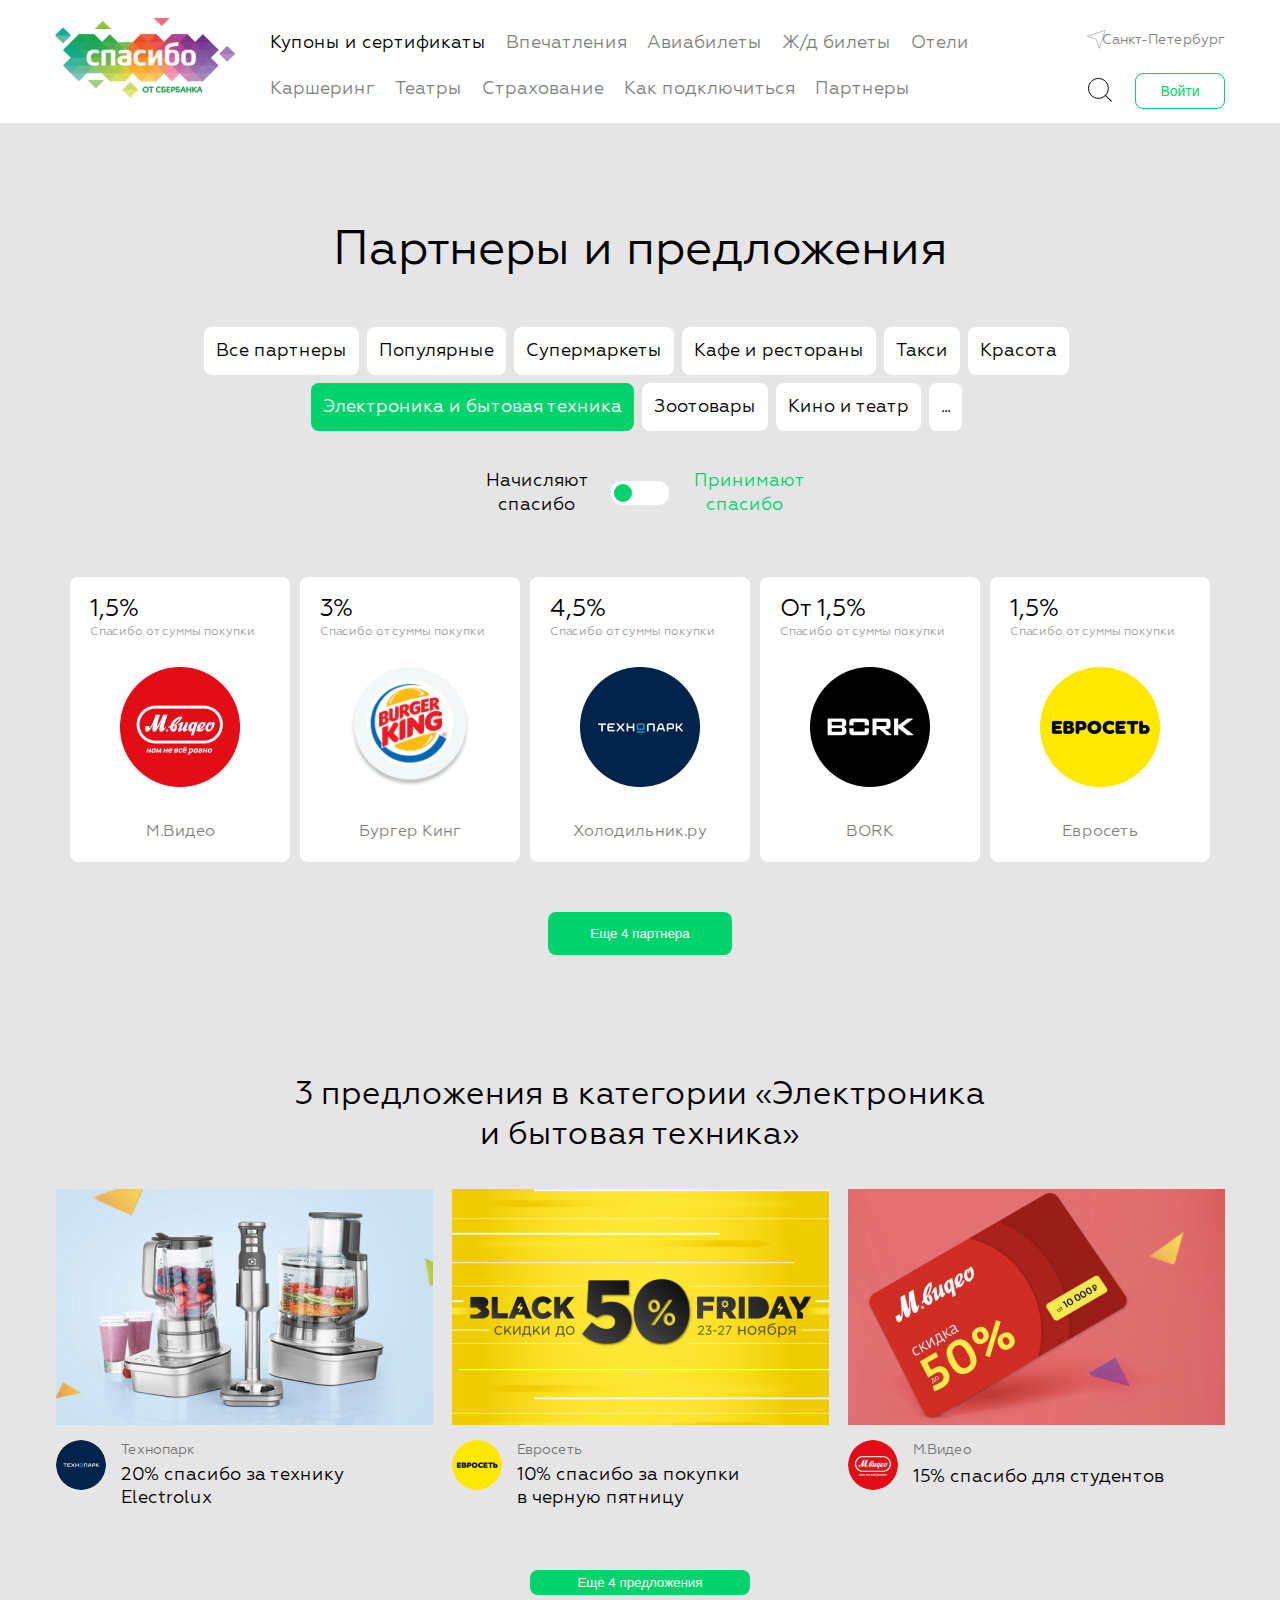
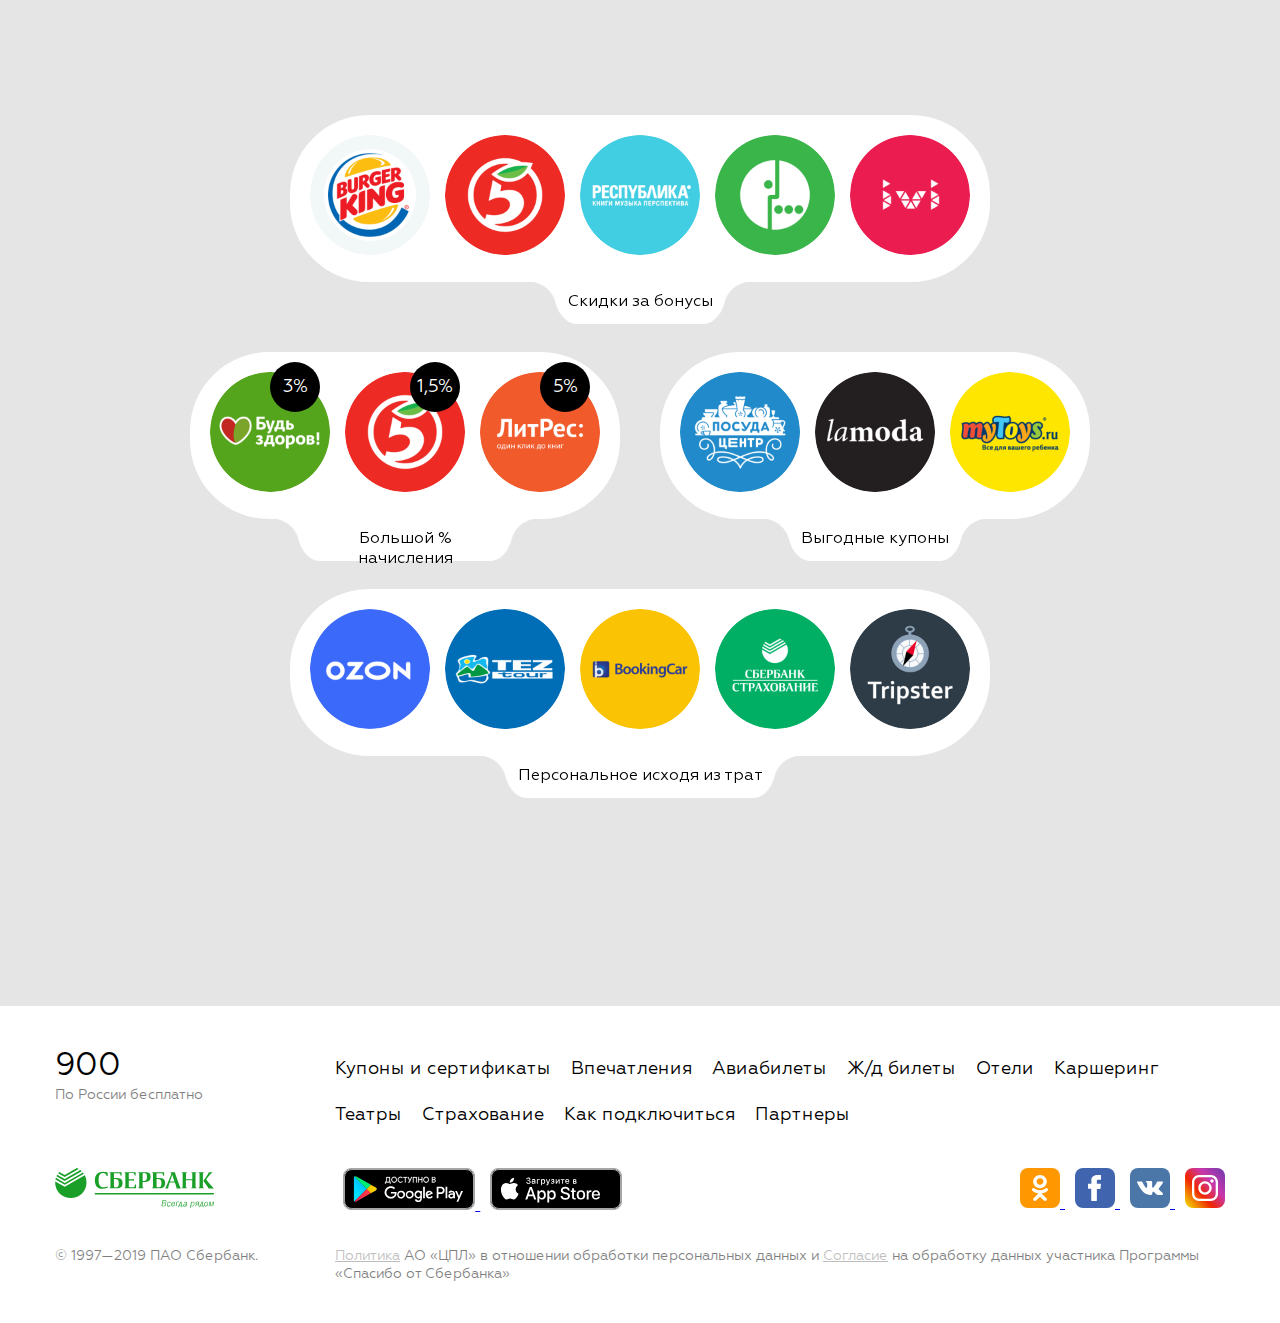
==== commit 9d6977c6: "end" ====
--- a/index.html
+++ b/index.html
@@ -17,7 +17,7 @@
             <nav class="header-menu">
                 <ul class="menu__list">
                     <li class="menu__item">
-                        <a class="menu__link" href="#">Купоны и сертификаты</a>
+                        <a class="menu__link menu__link--active" href="./page.html">Купоны и сертификаты</a>
                     </li>
                     <li class="menu__item">
                         <a class="menu__link" href="#">Впечатления</a>
@@ -73,7 +73,7 @@
     </header>
     <section class="offers">
         <div class="offers-container container">
-            <h1 class="offers__title">Партнеры и предложения</h1>
+            <h1 class="offers__title title">Партнеры и предложения</h1>
             <ul class="offers__list">
                 <li class="offers__item">Все партнеры</li>
                 <li class="offers__item">Популярные</li>
--- a/style.css
+++ b/style.css
@@ -55,6 +55,9 @@
     line-height: 46px;
     transition: .3s;
     position: relative;
+}
+.menu__link--active {
+    opacity: 1;
 }
 .menu__link:hover {
     opacity: 1;
@@ -189,10 +192,12 @@
     flex-direction: column;
     align-items: center;
 }
-.offers__title {
+.title {
     font-weight: 500;
     font-size: 48px;
-    line-height: 52px;
+    line-height: 52px;    
+}
+.offers__title {
     margin-bottom: 50px;
 }
 .offers__list {
@@ -621,6 +626,265 @@
     display: block;
 }
 
+
+/* PAGE  */
+
+.information-container {
+    overflow-x: hidden;
+}
+.information-path {
+    display: block;
+    margin: 70px 0 20px 0;
+    text-align: center;
+}
+.path {
+    font-size: 14px;
+    line-height: 20px;
+    color: #7E7E7E;
+    position: relative;
+    cursor: pointer;
+}
+.path::before {
+    content: '';
+    position: absolute;
+    bottom: 0;
+    width: 100%;
+    opacity: 0.15;
+    height: 1px;
+    background-color: #000000;
+}
+.information__title {
+    margin: 0 0 40px 0;
+    text-align: center;
+}
+.information-banner {
+    background-color: #fff;
+    border-radius: 30px 30px 8px 8px;
+    width: 100%;
+}
+.banner-item {
+    background: linear-gradient(90deg, #F76C55 0%, #DD599D 51.56%, #C250CD 100%);
+    width: 100%;
+    height: 510px;
+    border-radius: 30px;
+    margin-bottom: 20px;
+    position: relative;
+}
+.banner-item__img {
+    position: absolute;
+    top: 50%;
+    left: 50%;
+    transform: translate(-50%, -50%);
+}
+.banner__date {
+    font-weight: 500;
+    font-size: 20px;
+    line-height: 36px;
+    opacity: .5;
+    margin-bottom: 40px;
+    display: block;
+    text-align: center;
+}
+.banner__text {
+    line-height: 27px;
+    width: 100%;
+    margin: 0 0 14px 50px;
+}
+.banner-desc {
+    margin: 0 0 40px 96px;
+    padding: 0;
+    list-style: none;
+}
+.desc__item {
+    line-height: 36px;
+    position: relative;
+}
+.desc__item::after {
+    content: '';
+    position: absolute;
+    display: block;
+    top: 50%;
+    transform: translateY(-50%);
+    left: -15px;
+    width: 5px;
+    height: 5px;
+    background-color: #000;
+    opacity: 0.5;
+    border-radius: 10px;
+}
+.banner__instruction {
+    font-weight: 700;
+    line-height: 27px;
+    margin: 0 50px 10px 50px;
+}
+.banner-steps {
+    list-style-type: none;
+    padding: 0;
+    margin: 0 50px 6px 80px;
+}
+.step {
+    line-height: 36px;
+}
+.banner__offer {
+    line-height: 27px;
+    margin: 20px 50px 25px 50px;
+}
+.banner-link {
+    margin: 15px 0 0 50px;
+}
+.link__item {
+    color: #00D36D;
+    line-height: 24px;
+    position: relative;
+    text-decoration: none;
+    transition: .2s;
+
+}
+.link__item::before {
+    content: '';
+    position: absolute;
+    bottom: -2px;
+    background-color: #00D36D;
+    height: 1px;
+    width: 100%;
+}
+.link__item:hover, .info__link:hover {
+    opacity: .7;
+}
+.banner-info {
+    padding: 65px 50px 50px 50px;
+    font-size: 12px;
+    line-height: 18px;
+    opacity: 0.5
+}
+.info__link {
+    color: #00D36D;
+    text-decoration: none;
+    cursor: pointer;
+}
+.information-company {
+    margin: 50px 0 50px 0;
+    display: flex;
+    align-items: center;
+}
+.company__name {
+    font-weight: 500;
+    font-size: 28px;
+    line-height: 36px;
+    margin-left: 15px;    
+}
+.information-adress {
+    display: flex;
+    flex-wrap: wrap;
+    justify-content: space-between;
+}
+.adress-cart {
+    display: flex;
+    flex-direction: row;
+    border: 1px dashed #000000;
+    border-radius: 8px;
+    padding: 15px;
+    margin-bottom: 40px;
+}
+.adress-cart--active {
+    border: 1px solid #00D36D;
+}
+.adress-cart:nth-child(2) {
+    margin: 0 10px 40px 10px;
+}
+
+.adress-cart__item {
+    position: relative;
+}
+.adress-cart__item::after {
+    content: url(./img/imgView.svg);
+    position: absolute;
+    top: 0;
+    left: 0;
+    z-index: -1;
+}
+.adress-cart__item--active::after {
+    display: none;
+}
+.adress-cart__item-img {
+    width: 30px;
+    height: 30px;
+}
+.adress-cart__info {
+    margin-left: 15px;
+}
+.adress-cart__info-street {
+    margin-right: 20px;
+}
+.adress-cart__info-number {
+    text-decoration: none;
+    color: #000000;
+    display: block;
+}
+.adress-cart__info-metro, .adress-cart__info-number, .adress-cart__info-time, .adress-cart__info-street, .adress-cart__info-site {
+    margin-bottom: 5px;
+    font-size: 16px;
+    line-height: 18px;
+}
+
+.metro-first {
+    margin-left: 21px;
+    padding-right: 38px;
+    position: relative;
+}
+.metro-first::before {
+    content: url(./img/metro.svg);
+    position: absolute;
+    left: -20px;
+}
+.metro-first::after {
+    content: url(./img/metroBorder.svg);
+    position: absolute;
+    left: -22px;
+}
+.metro-second {
+    position: relative;
+}
+.metro-second::before {
+    content: url(./img/metroRed.svg);
+    position: absolute;
+    left: -20px;    
+}
+.metro-second::after {
+    content: url(./img/metroRedBorder.svg);
+    position: absolute;
+    left: -22px;
+}
+.adress-cart__wrapper {
+    margin-bottom: 10px;
+}
+.adress-cart__info-offer {
+    font-size: 12px;
+    line-height: 150%;
+    text-align: right;
+    opacity: .3;
+    position: relative;
+}
+.adress-cart__info-offer::before {
+    content: '';
+    width: 42%;
+    height: 1px;
+    background-color: #000000;
+    position: absolute;
+    bottom: 0;
+    opacity: .3;
+}
+.information-map {
+    margin-bottom: 120px;
+}
+.map {
+    width: 100%;
+    height: 380px;
+    border: 0;
+    border-radius: 8px;
+}
+
+
 @media (max-width: 1170px) {
     .location__name::before {
         left: -10px;
@@ -675,6 +939,19 @@
     .location__name::before {
         left: -10px;
     }
+    .information-container {
+        padding: 0 10px 0 10px;
+    }
+    .information-company {
+        justify-content: center;
+    }
+    .information-adress {
+        justify-content: center;
+        margin-bottom: 40px;
+    }
+    .adress-cart, .adress-cart:nth-child(2) {
+        margin-bottom: 10px;
+    }
 }
 @media (max-width: 1110px) {
     .location__name::before {
@@ -711,6 +988,23 @@
     }
     .modal-item {
         right: 20px;
+    }
+}
+@media (max-width: 996px) {
+    .banner__text {
+        margin: 0 0 14px 20px;
+    }
+    .banner-desc {
+        margin: 0 0 40px 40px;
+    }
+    .banner__instruction, .banner-steps, .banner__offer, .banner-link {
+        margin-left: 20px;
+    }
+    .banner-info {
+        padding-left: 20px;
+    }
+    .information-map {
+        margin-bottom: 50px;
     }
 }
 @media (max-width: 900px) {
@@ -742,6 +1036,9 @@
     .header-modal {
         right: 30px;
         top: 95px;
+    }
+    .banner-item__img {
+        width: 600px;
     }
 }
 @media (max-width: 772px) {
@@ -871,6 +1168,30 @@
         width: 30px;
         height: 30px;
     }
+    .information-path {
+        margin-top: 30px;
+    }
+    .offers-container {
+        margin-top: 20px;
+    }
+    .wrapper {
+        margin-bottom: 0;
+    }
+    .offers-more {
+        margin-bottom: 60px;
+    }
+    .category {
+        margin-bottom: 30px;
+    }
+    .adress-cart:nth-child(2) {
+        margin: 0 10px 10px 10px;
+    }
+    .banner-info {
+        padding-top: 25px;
+    }
+    .offers__button {
+        margin-bottom: 50px;
+    }
 }
 @media (max-width: 642px) {
     .form-location {
@@ -899,6 +1220,15 @@
         visibility: hidden;
         z-index: -10;
     }
+    .banner-item__img {
+        width: 500px;
+    }
+    .banner-item {
+        height: 400px;
+    }
+    .information-company {
+        margin: 25px 0;
+    }
 }
 @media (max-width: 482px) {
     .form-search {
@@ -917,12 +1247,9 @@
         margin-right: 0;
     }
     .category-group__img {
-        width: 50px;
-        height: 50px;
+        width: 40px;
+        height: 40px;
         margin: 20px 5px;
-    }
-    .category-group__text::before, .category-group__text::after {
-        display: none;
     }
     .cart__item {
         align-items: center;
@@ -976,13 +1303,46 @@
     .category-group {
         padding: 0 5px 0 5px;
     }
+    .category-group__text::after, .category-group__text::before {
+        display: none;
+    }
     .category {
         margin-bottom: 20px;
     }
+    .banner-item__img {
+        width: 300px;
+    }
+    .banner-item {
+        height: 300px;
+    }
+    .banner__date {
+        margin-bottom: 20px;
+    }
+    .information__title {
+        font-size: 36px;
+    }
+    .adress-cart__info-offer::before {
+        display: none;
+    }
+    .banner__text {
+        margin: 0 0 20px 0;
+        text-align: center;
+    }
+}
+@media (max-width: 414px) {
+    .adress-cart:nth-child(2) {
+        margin: 0 0 10px 0;
+    }
 }
 @media (max-width: 320px) {
+    .offers__title {
+        margin-top: 0;
+    }
     .category-group__img {
         width: 40px;
         height: 40px;
     }
+    .metro-first {
+        padding-right: 34px;
+    }
 }